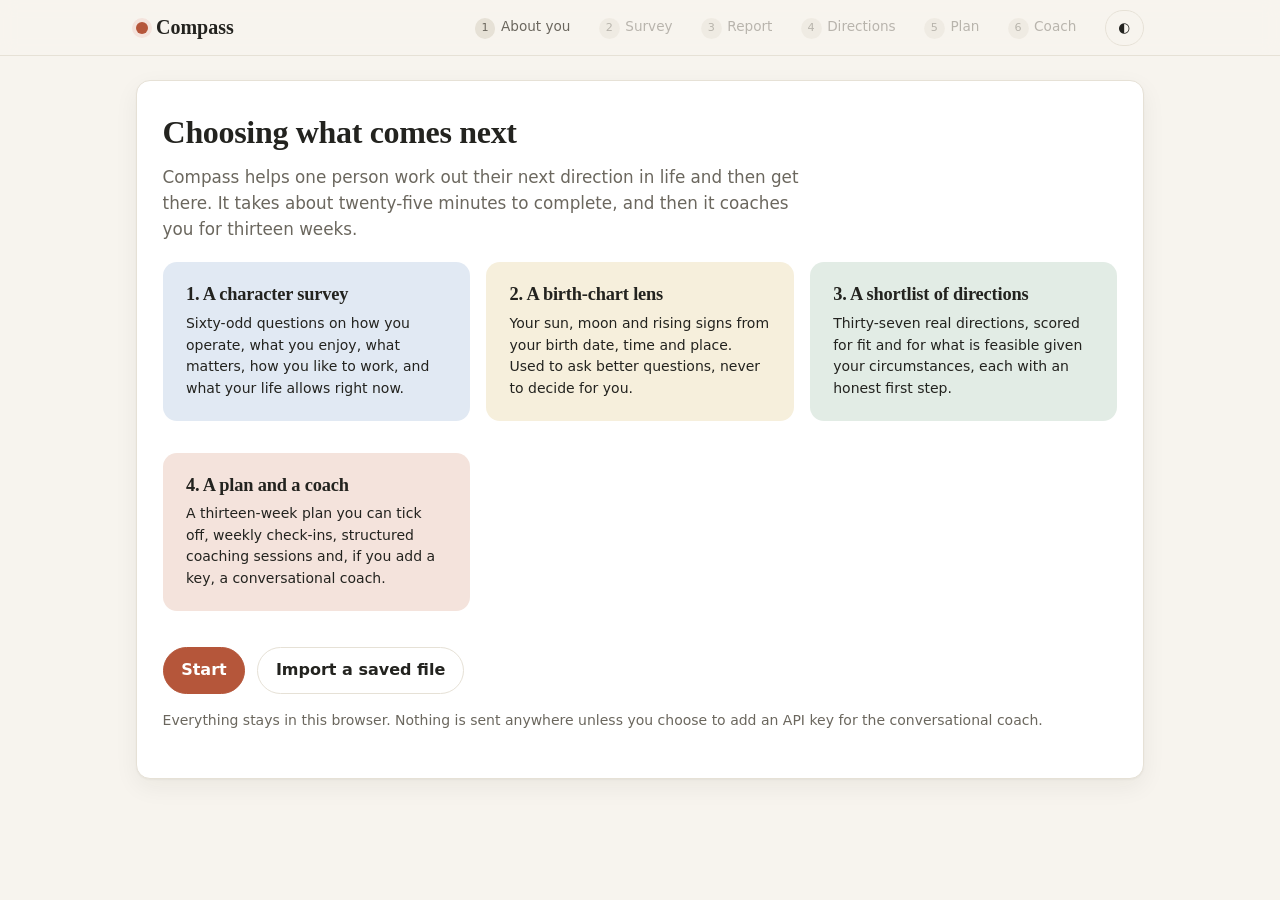
==== index.html @ a5e937ae "Add Compass: survey, birth-chart lens, direction matching, 13-week plan and coach Static browser app" ====
<!doctype html>
<html lang="en-GB">
<head>
  <meta charset="utf-8">
  <meta name="viewport" content="width=device-width, initial-scale=1, viewport-fit=cover">
  <title>Compass</title>
  <meta name="description" content="A personal guide to choosing your next direction: a character survey, a birth-chart lens, a shortlist of directions, a thirteen-week plan and a coach to keep you moving.">
  <link rel="stylesheet" href="css/style.css">
</head>
<body>
  <header class="topbar">
    <div class="topbar-inner">
      <div class="brand"><span class="dot"></span> Compass</div>
      <nav class="steps" id="nav"></nav>
      <button class="btn small ghost" id="themeBtn" title="Switch light or dark">◐</button>
    </div>
  </header>
  <main id="app"></main>
  <div class="footer-actions" id="footer" hidden><div class="inner" id="footerInner"></div></div>
  <div class="toast" id="toast" hidden></div>

  <script src="js/data/cities.js"></script>
  <script src="js/data/questions.js"></script>
  <script src="js/data/directions.js"></script>
  <script src="js/astro.js"></script>
  <script src="js/engine.js"></script>
  <script src="js/coach.js"></script>
  <script src="js/app.js"></script>
</body>
</html>
---- css/style.css ----
/* Compass: a calm, warm interface. Light first, dark on request. */
:root {
  --bg: #f7f4ee; --card: #ffffff; --ink: #23231f; --muted: #6b675e; --line: #e6e1d6;
  --accent: #b5563a; --accent-ink: #ffffff; --accent-soft: #f4e3dc;
  --sage: #5e7f6a; --sage-soft: #e2ece5; --gold: #c9a24d; --gold-soft: #f6efdc;
  --sky: #4b6f9c; --sky-soft: #e1e9f3; --danger: #a33a2a;
  --radius: 14px; --shadow: 0 1px 2px rgba(0,0,0,.04), 0 8px 24px rgba(40,30,10,.06);
  --font: "Inter", "Segoe UI", system-ui, -apple-system, sans-serif;
  --serif: "Iowan Old Style", "Palatino Linotype", Georgia, serif;
  color-scheme: light;
}
@media (prefers-color-scheme: dark) {
  :root:not([data-theme="light"]) {
    --bg: #1b1a17; --card: #24231f; --ink: #ece7dc; --muted: #a8a196; --line: #3a382f;
    --accent: #d9805f; --accent-ink: #1b1a17; --accent-soft: #3a2a23;
    --sage: #8fb59d; --sage-soft: #26342b; --gold: #d9b86a; --gold-soft: #3a3323;
    --sky: #8fb0dc; --sky-soft: #26303d; --danger: #e07b6a;
    --shadow: 0 1px 2px rgba(0,0,0,.3), 0 8px 24px rgba(0,0,0,.35);
    color-scheme: dark;
  }
}
:root[data-theme="dark"] {
  --bg: #1b1a17; --card: #24231f; --ink: #ece7dc; --muted: #a8a196; --line: #3a382f;
  --accent: #d9805f; --accent-ink: #1b1a17; --accent-soft: #3a2a23;
  --sage: #8fb59d; --sage-soft: #26342b; --gold: #d9b86a; --gold-soft: #3a3323;
  --sky: #8fb0dc; --sky-soft: #26303d; --danger: #e07b6a;
  --shadow: 0 1px 2px rgba(0,0,0,.3), 0 8px 24px rgba(0,0,0,.35);
  color-scheme: dark;
}

* { box-sizing: border-box; }
html { font-size: 16px; }
body { margin: 0; background: var(--bg); color: var(--ink); font-family: var(--font); line-height: 1.55; -webkit-font-smoothing: antialiased; }
h1, h2, h3 { font-family: var(--serif); font-weight: 600; letter-spacing: -.01em; line-height: 1.2; margin: 0 0 .4em; }
h1 { font-size: 2rem; } h2 { font-size: 1.5rem; } h3 { font-size: 1.15rem; }
p { margin: 0 0 1em; }
a { color: var(--accent); }
.muted { color: var(--muted); }
.small { font-size: .875rem; }
.serif { font-family: var(--serif); }
[hidden] { display: none !important; }

.topbar { position: sticky; top: 0; z-index: 10; background: color-mix(in srgb, var(--bg) 88%, transparent); backdrop-filter: blur(8px); border-bottom: 1px solid var(--line); }
.topbar-inner { max-width: 1040px; margin: 0 auto; padding: .6rem 1rem; display: flex; align-items: center; gap: 1rem; flex-wrap: wrap; }
.brand { font-family: var(--serif); font-size: 1.25rem; font-weight: 700; display: flex; align-items: center; gap: .5rem; }
.brand .dot { width: 12px; height: 12px; border-radius: 50%; background: var(--accent); box-shadow: 0 0 0 4px var(--accent-soft); }
nav.steps { display: flex; gap: .25rem; flex-wrap: wrap; margin-left: auto; }
nav.steps button { background: transparent; border: 1px solid transparent; color: var(--muted); padding: .35rem .7rem; border-radius: 999px; font: inherit; font-size: .85rem; cursor: pointer; }
nav.steps button.active { background: var(--card); border-color: var(--line); color: var(--ink); box-shadow: var(--shadow); }
nav.steps button:disabled { opacity: .45; cursor: not-allowed; }
nav.steps button .n { display: inline-block; width: 1.3rem; height: 1.3rem; border-radius: 50%; background: var(--line); font-size: .7rem; line-height: 1.3rem; text-align: center; margin-right: .35rem; }
nav.steps button.done .n { background: var(--sage); color: #fff; }

main { max-width: 1040px; margin: 0 auto; padding: 1.5rem 1rem 5rem; }
.screen { animation: fade .25s ease; }
@keyframes fade { from { opacity: 0; transform: translateY(4px); } to { opacity: 1; transform: none; } }

.card { background: var(--card); border: 1px solid var(--line); border-radius: var(--radius); padding: 1.25rem 1.4rem; box-shadow: var(--shadow); margin-bottom: 1rem; }
.card.soft { background: var(--accent-soft); border-color: transparent; box-shadow: none; }
.card.sage { background: var(--sage-soft); border-color: transparent; box-shadow: none; }
.card.gold { background: var(--gold-soft); border-color: transparent; box-shadow: none; }
.card.sky { background: var(--sky-soft); border-color: transparent; box-shadow: none; }
.grid { display: grid; gap: 1rem; grid-template-columns: repeat(auto-fit, minmax(260px, 1fr)); }
.grid.two { grid-template-columns: repeat(auto-fit, minmax(320px, 1fr)); }
.row { display: flex; gap: .75rem; flex-wrap: wrap; align-items: center; }
.row.between { justify-content: space-between; }
.stack > * + * { margin-top: .75rem; }

.btn { display: inline-flex; align-items: center; gap: .4rem; padding: .65rem 1.1rem; border-radius: 999px; border: 1px solid var(--line); background: var(--card); color: var(--ink); font: inherit; font-weight: 600; cursor: pointer; transition: transform .08s, box-shadow .15s; }
.btn:hover { box-shadow: var(--shadow); }
.btn:active { transform: translateY(1px); }
.btn.primary { background: var(--accent); color: var(--accent-ink); border-color: var(--accent); }
.btn.ghost { background: transparent; }
.btn.small { padding: .4rem .8rem; font-size: .85rem; }
.btn:disabled { opacity: .5; cursor: not-allowed; box-shadow: none; }
.btn.danger { color: var(--danger); }

label { display: block; font-weight: 600; margin-bottom: .3rem; }
input[type=text], input[type=date], input[type=time], input[type=number], input[type=password], select, textarea {
  width: 100%; font: inherit; padding: .6rem .75rem; border-radius: 10px; border: 1px solid var(--line); background: var(--bg); color: var(--ink);
}
textarea { min-height: 90px; resize: vertical; }
input:focus, select:focus, textarea:focus { outline: 2px solid color-mix(in srgb, var(--accent) 45%, transparent); outline-offset: 1px; }
.field { margin-bottom: 1rem; }
.field .hint { color: var(--muted); font-size: .85rem; margin-top: .25rem; }
.inline { display: grid; gap: .75rem; grid-template-columns: repeat(auto-fit, minmax(140px, 1fr)); }
.check { display: flex; align-items: center; gap: .5rem; font-weight: 500; }
.check input { width: 1.1rem; height: 1.1rem; }

.progress { height: 8px; background: var(--line); border-radius: 999px; overflow: hidden; margin: .5rem 0 1rem; }
.progress > span { display: block; height: 100%; background: var(--accent); border-radius: 999px; transition: width .3s; }

/* Survey */
.q { padding: 1rem 0; border-bottom: 1px solid var(--line); }
.q:last-child { border-bottom: 0; }
.q .text { font-weight: 500; margin-bottom: .6rem; }
.scale { display: grid; grid-template-columns: repeat(5, 1fr); gap: .35rem; }
.scale button { font: inherit; font-size: .78rem; padding: .55rem .3rem; border-radius: 10px; border: 1px solid var(--line); background: var(--bg); color: var(--muted); cursor: pointer; line-height: 1.2; }
.scale button.on { background: var(--accent); color: var(--accent-ink); border-color: var(--accent); font-weight: 600; }
.scale button:hover { border-color: var(--accent); }
.choices { display: grid; gap: .4rem; }
.choices button { text-align: left; font: inherit; padding: .6rem .8rem; border-radius: 10px; border: 1px solid var(--line); background: var(--bg); color: var(--ink); cursor: pointer; }
.choices button.on { border-color: var(--accent); background: var(--accent-soft); font-weight: 600; }
.picks { display: grid; gap: .5rem; grid-template-columns: repeat(auto-fill, minmax(200px, 1fr)); }
.picks button { text-align: left; font: inherit; padding: .7rem .9rem; border-radius: 12px; border: 1px solid var(--line); background: var(--bg); color: var(--ink); cursor: pointer; position: relative; }
.picks button .rank { position: absolute; top: .5rem; right: .6rem; width: 1.5rem; height: 1.5rem; border-radius: 50%; background: var(--accent); color: var(--accent-ink); font-size: .8rem; font-weight: 700; display: grid; place-items: center; }
.picks button.on { border-color: var(--accent); background: var(--accent-soft); }
.picks button .hint { display: block; color: var(--muted); font-size: .8rem; margin-top: .15rem; }
.slider { display: grid; grid-template-columns: 1fr 2fr 1fr; align-items: center; gap: .75rem; }
.slider .lbl { font-size: .85rem; color: var(--muted); }
.slider .lbl.r { text-align: right; }
input[type=range] { width: 100%; accent-color: var(--accent); }

/* Report */
.bar { display: grid; grid-template-columns: 150px 1fr 44px; align-items: center; gap: .6rem; margin: .35rem 0; }
.bar .track { height: 10px; background: var(--line); border-radius: 999px; overflow: hidden; }
.bar .track > span { display: block; height: 100%; background: var(--sage); border-radius: 999px; }
.bar.accent .track > span { background: var(--accent); }
.bar .v { text-align: right; font-variant-numeric: tabular-nums; font-size: .85rem; color: var(--muted); }
.pill { display: inline-block; padding: .2rem .6rem; border-radius: 999px; font-size: .78rem; font-weight: 600; background: var(--line); color: var(--ink); margin: .1rem .25rem .1rem 0; }
.pill.sage { background: var(--sage-soft); color: var(--sage); }
.pill.gold { background: var(--gold-soft); color: #7a5a12; }
.pill.sky { background: var(--sky-soft); color: var(--sky); }
.pill.accent { background: var(--accent-soft); color: var(--accent); }
.placement { display: flex; gap: .9rem; align-items: flex-start; padding: .75rem 0; border-top: 1px solid var(--line); }
.placement:first-of-type { border-top: 0; }
.placement .glyph { font-size: 1.8rem; line-height: 1; width: 2.4rem; text-align: center; }
.placement b { display: block; }
ul.clean { list-style: none; padding: 0; margin: 0; }
ul.clean li { padding: .3rem 0 .3rem 1.4rem; position: relative; }
ul.clean li::before { content: "\2022"; position: absolute; left: .4rem; color: var(--accent); }
ul.clean li.agree::before { content: "\2713"; color: var(--sage); }
ul.clean li.disagree::before { content: "?"; color: var(--gold); }
ul.clean li.caution::before { content: "!"; color: var(--gold); font-weight: 700; }

/* Directions */
.dir { display: grid; grid-template-columns: 1fr auto; gap: 1rem; align-items: start; }
.dir .scores { text-align: right; min-width: 110px; }
.dir .scores .big { font-family: var(--serif); font-size: 1.8rem; font-weight: 700; line-height: 1; }
.dir .scores .sub { font-size: .8rem; color: var(--muted); }
.dir.selected { border-color: var(--accent); box-shadow: 0 0 0 3px var(--accent-soft); }
.meta { display: flex; flex-wrap: wrap; gap: .3rem; margin: .5rem 0; }
details summary { cursor: pointer; font-weight: 600; color: var(--accent); }
details { margin-top: .5rem; }

/* Plan */
.phase { border-left: 4px solid var(--line); padding-left: 1rem; margin-bottom: 1.25rem; }
.phase.Clarity { border-color: var(--sky); } .phase.Test { border-color: var(--gold); } .phase.Build { border-color: var(--sage); } .phase.Commit { border-color: var(--accent); }
.week { margin-bottom: .75rem; }
.week h4 { margin: 0 0 .3rem; font-size: .95rem; }
.task { display: flex; gap: .6rem; align-items: flex-start; padding: .3rem 0; }
.task input { margin-top: .3rem; width: 1.1rem; height: 1.1rem; flex: none; }
.task.done span { text-decoration: line-through; color: var(--muted); }
.ring { --p: 0; width: 84px; height: 84px; border-radius: 50%; background: conic-gradient(var(--accent) calc(var(--p) * 1%), var(--line) 0); display: grid; place-items: center; flex: none; }
.ring > span { width: 64px; height: 64px; border-radius: 50%; background: var(--card); display: grid; place-items: center; font-weight: 700; font-family: var(--serif); }

/* Coach */
.tabs { display: flex; gap: .25rem; border-bottom: 1px solid var(--line); margin-bottom: 1rem; flex-wrap: wrap; }
.tabs button { background: none; border: 0; border-bottom: 2px solid transparent; padding: .6rem .9rem; font: inherit; font-weight: 600; color: var(--muted); cursor: pointer; }
.tabs button.active { color: var(--ink); border-bottom-color: var(--accent); }
.chat { display: flex; flex-direction: column; gap: .6rem; max-height: 60vh; overflow-y: auto; padding: .5rem 0; }
.msg { max-width: 85%; padding: .7rem .95rem; border-radius: 14px; white-space: pre-wrap; }
.msg.coach { background: var(--sage-soft); border-bottom-left-radius: 4px; align-self: flex-start; }
.msg.me { background: var(--accent-soft); border-bottom-right-radius: 4px; align-self: flex-end; }
.msg.sys { background: transparent; color: var(--muted); font-size: .85rem; align-self: center; text-align: center; }
.timeline { border-left: 2px solid var(--line); padding-left: 1rem; }
.timeline .entry { position: relative; margin-bottom: 1rem; }
.timeline .entry::before { content: ""; position: absolute; left: -1.4rem; top: .4rem; width: 10px; height: 10px; border-radius: 50%; background: var(--accent); }
.energy { display: flex; gap: .3rem; flex-wrap: wrap; }
.energy button { width: 2.2rem; height: 2.2rem; border-radius: 50%; border: 1px solid var(--line); background: var(--bg); font: inherit; cursor: pointer; }
.energy button.on { background: var(--accent); color: var(--accent-ink); border-color: var(--accent); }

.footer-actions { position: fixed; bottom: 0; left: 0; right: 0; background: color-mix(in srgb, var(--bg) 92%, transparent); backdrop-filter: blur(8px); border-top: 1px solid var(--line); padding: .6rem 1rem calc(.6rem + env(safe-area-inset-bottom, 0px)); }
.footer-actions .inner { max-width: 1040px; margin: 0 auto; display: flex; justify-content: space-between; gap: .5rem; align-items: center; }
.toast { position: fixed; bottom: 5rem; left: 50%; transform: translateX(-50%); background: var(--ink); color: var(--bg); padding: .6rem 1rem; border-radius: 999px; font-size: .9rem; box-shadow: var(--shadow); z-index: 20; }

@media (max-width: 640px) {
  h1 { font-size: 1.6rem; }
  .card { padding: 1rem; }
  .bar { grid-template-columns: 110px 1fr 40px; }
  .scale button { font-size: .68rem; padding: .5rem .15rem; }
  .dir { grid-template-columns: 1fr; }
  .dir .scores { text-align: left; display: flex; gap: 1rem; align-items: baseline; }
  nav.steps button .label { display: none; }
}
@media print {
  .topbar, .footer-actions, .btn, .tabs, .no-print { display: none !important; }
  body { background: #fff; color: #000; }
  .card { box-shadow: none; break-inside: avoid; }
  main { max-width: none; padding: 0; }
}
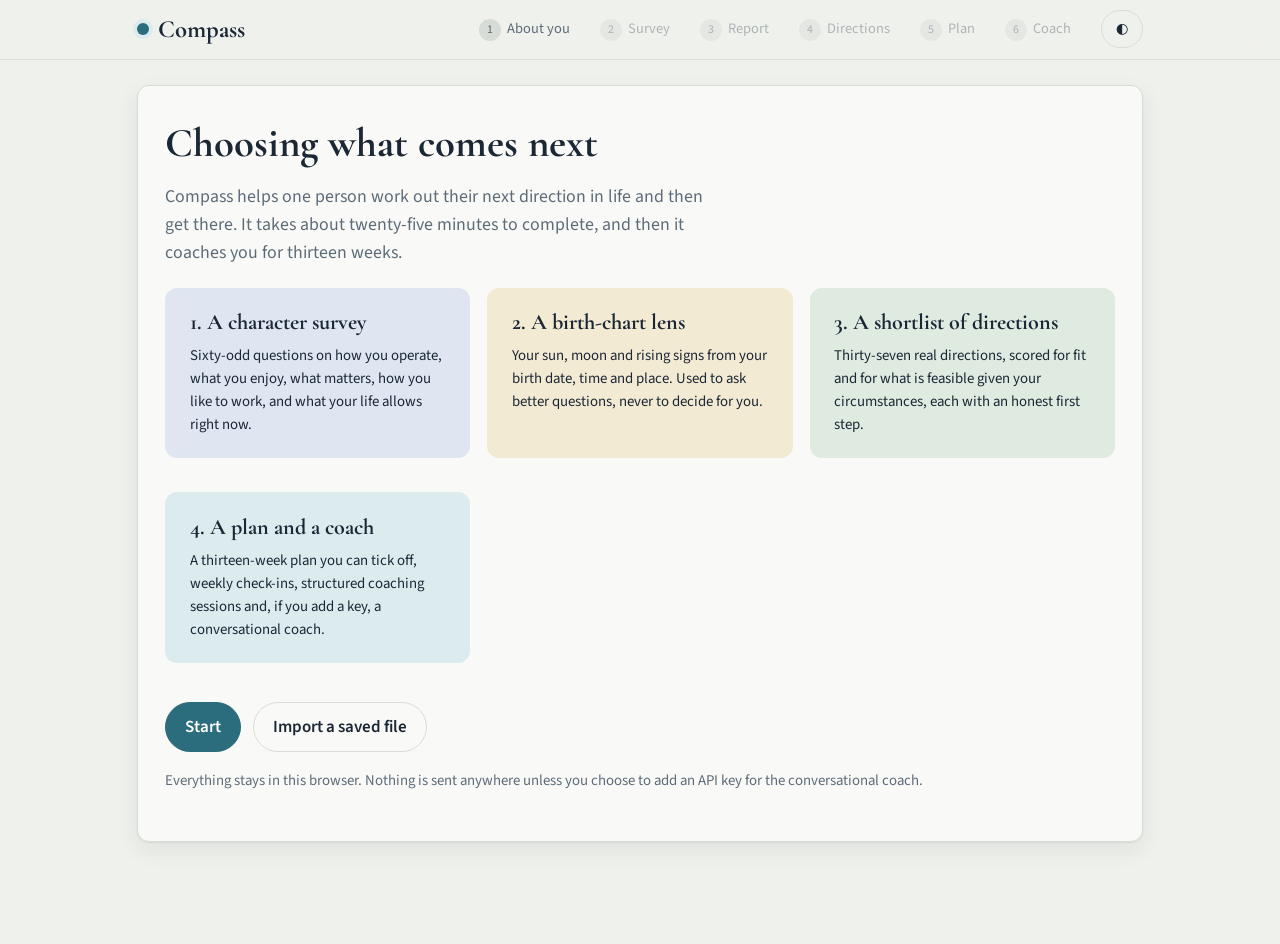
==== commit 3f556a1f: "Refine palette and typography; add hosted-mode notice for the conversational coach Co-Authored-By: C" ====
--- a/index.html
+++ b/index.html
@@ -5,6 +5,9 @@
   <meta name="viewport" content="width=device-width, initial-scale=1, viewport-fit=cover">
   <title>Compass</title>
   <meta name="description" content="A personal guide to choosing your next direction: a character survey, a birth-chart lens, a shortlist of directions, a thirteen-week plan and a coach to keep you moving.">
+  <link rel="preconnect" href="https://fonts.googleapis.com">
+  <link rel="preconnect" href="https://fonts.gstatic.com" crossorigin>
+  <link rel="stylesheet" href="https://fonts.googleapis.com/css2?family=Cormorant+Garamond:ital,wght@0,600;0,700;1,600&family=Source+Sans+3:ital,wght@0,400;0,600;0,700;1,400&display=swap">
   <link rel="stylesheet" href="css/style.css">
 </head>
 <body>
--- a/css/style.css
+++ b/css/style.css
@@ -1,38 +1,40 @@
 /* Compass: a calm, warm interface. Light first, dark on request. */
 :root {
-  --bg: #f7f4ee; --card: #ffffff; --ink: #23231f; --muted: #6b675e; --line: #e6e1d6;
-  --accent: #b5563a; --accent-ink: #ffffff; --accent-soft: #f4e3dc;
-  --sage: #5e7f6a; --sage-soft: #e2ece5; --gold: #c9a24d; --gold-soft: #f6efdc;
-  --sky: #4b6f9c; --sky-soft: #e1e9f3; --danger: #a33a2a;
-  --radius: 14px; --shadow: 0 1px 2px rgba(0,0,0,.04), 0 8px 24px rgba(40,30,10,.06);
-  --font: "Inter", "Segoe UI", system-ui, -apple-system, sans-serif;
-  --serif: "Iowan Old Style", "Palatino Linotype", Georgia, serif;
+  /* Chart paper, navy ink, a brass needle and sea teal: the palette of a compass on a nautical chart. */
+  --bg: #eff1ec; --card: #f9faf7; --ink: #1c2735; --muted: #5d6b78; --line: #d7dcd6;
+  --accent: #2c6d7d; --accent-ink: #ffffff; --accent-soft: #dcebee;
+  --sage: #4f7d5c; --sage-soft: #dfeae1; --gold: #b8862b; --gold-soft: #f3ead3;
+  --sky: #3f5f8f; --sky-soft: #dfe6f2; --danger: #a8402f;
+  --radius: 12px; --shadow: 0 1px 2px rgba(20,30,40,.05), 0 8px 24px rgba(20,30,40,.07);
+  --font: "Source Sans 3", "Segoe UI", system-ui, -apple-system, sans-serif;
+  --serif: "Cormorant Garamond", "Iowan Old Style", "Palatino Linotype", Georgia, serif;
   color-scheme: light;
 }
 @media (prefers-color-scheme: dark) {
   :root:not([data-theme="light"]) {
-    --bg: #1b1a17; --card: #24231f; --ink: #ece7dc; --muted: #a8a196; --line: #3a382f;
-    --accent: #d9805f; --accent-ink: #1b1a17; --accent-soft: #3a2a23;
-    --sage: #8fb59d; --sage-soft: #26342b; --gold: #d9b86a; --gold-soft: #3a3323;
-    --sky: #8fb0dc; --sky-soft: #26303d; --danger: #e07b6a;
+    --bg: #151c25; --card: #1e2733; --ink: #e6e9e4; --muted: #9aa6b1; --line: #33404d;
+    --accent: #6fb3c3; --accent-ink: #0f171e; --accent-soft: #223a44;
+    --sage: #8cc39b; --sage-soft: #24352a; --gold: #d9ac52; --gold-soft: #3a3120;
+    --sky: #93b0dd; --sky-soft: #26344a; --danger: #e07b6a;
     --shadow: 0 1px 2px rgba(0,0,0,.3), 0 8px 24px rgba(0,0,0,.35);
     color-scheme: dark;
   }
 }
 :root[data-theme="dark"] {
-  --bg: #1b1a17; --card: #24231f; --ink: #ece7dc; --muted: #a8a196; --line: #3a382f;
-  --accent: #d9805f; --accent-ink: #1b1a17; --accent-soft: #3a2a23;
-  --sage: #8fb59d; --sage-soft: #26342b; --gold: #d9b86a; --gold-soft: #3a3323;
-  --sky: #8fb0dc; --sky-soft: #26303d; --danger: #e07b6a;
+  --bg: #151c25; --card: #1e2733; --ink: #e6e9e4; --muted: #9aa6b1; --line: #33404d;
+  --accent: #6fb3c3; --accent-ink: #0f171e; --accent-soft: #223a44;
+  --sage: #8cc39b; --sage-soft: #24352a; --gold: #d9ac52; --gold-soft: #3a3120;
+  --sky: #93b0dd; --sky-soft: #26344a; --danger: #e07b6a;
   --shadow: 0 1px 2px rgba(0,0,0,.3), 0 8px 24px rgba(0,0,0,.35);
   color-scheme: dark;
 }
 
 * { box-sizing: border-box; }
-html { font-size: 16px; }
+html { font-size: 17px; }
+@media (prefers-reduced-motion: reduce) { *, *::before, *::after { animation: none !important; transition: none !important; } }
 body { margin: 0; background: var(--bg); color: var(--ink); font-family: var(--font); line-height: 1.55; -webkit-font-smoothing: antialiased; }
-h1, h2, h3 { font-family: var(--serif); font-weight: 600; letter-spacing: -.01em; line-height: 1.2; margin: 0 0 .4em; }
-h1 { font-size: 2rem; } h2 { font-size: 1.5rem; } h3 { font-size: 1.15rem; }
+h1, h2, h3 { font-family: var(--serif); font-weight: 700; letter-spacing: 0; line-height: 1.15; margin: 0 0 .4em; text-wrap: balance; }
+h1 { font-size: 2.4rem; } h2 { font-size: 1.75rem; } h3 { font-size: 1.3rem; }
 p { margin: 0 0 1em; }
 a { color: var(--accent); }
 .muted { color: var(--muted); }
@@ -42,7 +44,7 @@
 
 .topbar { position: sticky; top: 0; z-index: 10; background: color-mix(in srgb, var(--bg) 88%, transparent); backdrop-filter: blur(8px); border-bottom: 1px solid var(--line); }
 .topbar-inner { max-width: 1040px; margin: 0 auto; padding: .6rem 1rem; display: flex; align-items: center; gap: 1rem; flex-wrap: wrap; }
-.brand { font-family: var(--serif); font-size: 1.25rem; font-weight: 700; display: flex; align-items: center; gap: .5rem; }
+.brand { font-family: var(--serif); font-size: 1.45rem; font-weight: 700; display: flex; align-items: center; gap: .5rem; }
 .brand .dot { width: 12px; height: 12px; border-radius: 50%; background: var(--accent); box-shadow: 0 0 0 4px var(--accent-soft); }
 nav.steps { display: flex; gap: .25rem; flex-wrap: wrap; margin-left: auto; }
 nav.steps button { background: transparent; border: 1px solid transparent; color: var(--muted); padding: .35rem .7rem; border-radius: 999px; font: inherit; font-size: .85rem; cursor: pointer; }
@@ -69,6 +71,7 @@
 .btn { display: inline-flex; align-items: center; gap: .4rem; padding: .65rem 1.1rem; border-radius: 999px; border: 1px solid var(--line); background: var(--card); color: var(--ink); font: inherit; font-weight: 600; cursor: pointer; transition: transform .08s, box-shadow .15s; }
 .btn:hover { box-shadow: var(--shadow); }
 .btn:active { transform: translateY(1px); }
+.btn:focus-visible, .scale button:focus-visible, .choices button:focus-visible, .picks button:focus-visible, nav.steps button:focus-visible { outline: 2px solid var(--accent); outline-offset: 2px; }
 .btn.primary { background: var(--accent); color: var(--accent-ink); border-color: var(--accent); }
 .btn.ghost { background: transparent; }
 .btn.small { padding: .4rem .8rem; font-size: .85rem; }
@@ -119,7 +122,7 @@
 .bar .v { text-align: right; font-variant-numeric: tabular-nums; font-size: .85rem; color: var(--muted); }
 .pill { display: inline-block; padding: .2rem .6rem; border-radius: 999px; font-size: .78rem; font-weight: 600; background: var(--line); color: var(--ink); margin: .1rem .25rem .1rem 0; }
 .pill.sage { background: var(--sage-soft); color: var(--sage); }
-.pill.gold { background: var(--gold-soft); color: #7a5a12; }
+.pill.gold { background: var(--gold-soft); color: var(--gold); }
 .pill.sky { background: var(--sky-soft); color: var(--sky); }
 .pill.accent { background: var(--accent-soft); color: var(--accent); }
 .placement { display: flex; gap: .9rem; align-items: flex-start; padding: .75rem 0; border-top: 1px solid var(--line); }
@@ -136,7 +139,7 @@
 /* Directions */
 .dir { display: grid; grid-template-columns: 1fr auto; gap: 1rem; align-items: start; }
 .dir .scores { text-align: right; min-width: 110px; }
-.dir .scores .big { font-family: var(--serif); font-size: 1.8rem; font-weight: 700; line-height: 1; }
+.dir .scores .big { font-family: var(--serif); font-size: 2.2rem; font-weight: 700; line-height: 1; font-variant-numeric: tabular-nums; }
 .dir .scores .sub { font-size: .8rem; color: var(--muted); }
 .dir.selected { border-color: var(--accent); box-shadow: 0 0 0 3px var(--accent-soft); }
 .meta { display: flex; flex-wrap: wrap; gap: .3rem; margin: .5rem 0; }
@@ -152,7 +155,7 @@
 .task input { margin-top: .3rem; width: 1.1rem; height: 1.1rem; flex: none; }
 .task.done span { text-decoration: line-through; color: var(--muted); }
 .ring { --p: 0; width: 84px; height: 84px; border-radius: 50%; background: conic-gradient(var(--accent) calc(var(--p) * 1%), var(--line) 0); display: grid; place-items: center; flex: none; }
-.ring > span { width: 64px; height: 64px; border-radius: 50%; background: var(--card); display: grid; place-items: center; font-weight: 700; font-family: var(--serif); }
+.ring > span { width: 64px; height: 64px; border-radius: 50%; background: var(--card); display: grid; place-items: center; font-weight: 700; font-family: var(--serif); font-size: 1.2rem; }
 
 /* Coach */
 .tabs { display: flex; gap: .25rem; border-bottom: 1px solid var(--line); margin-bottom: 1rem; flex-wrap: wrap; }
